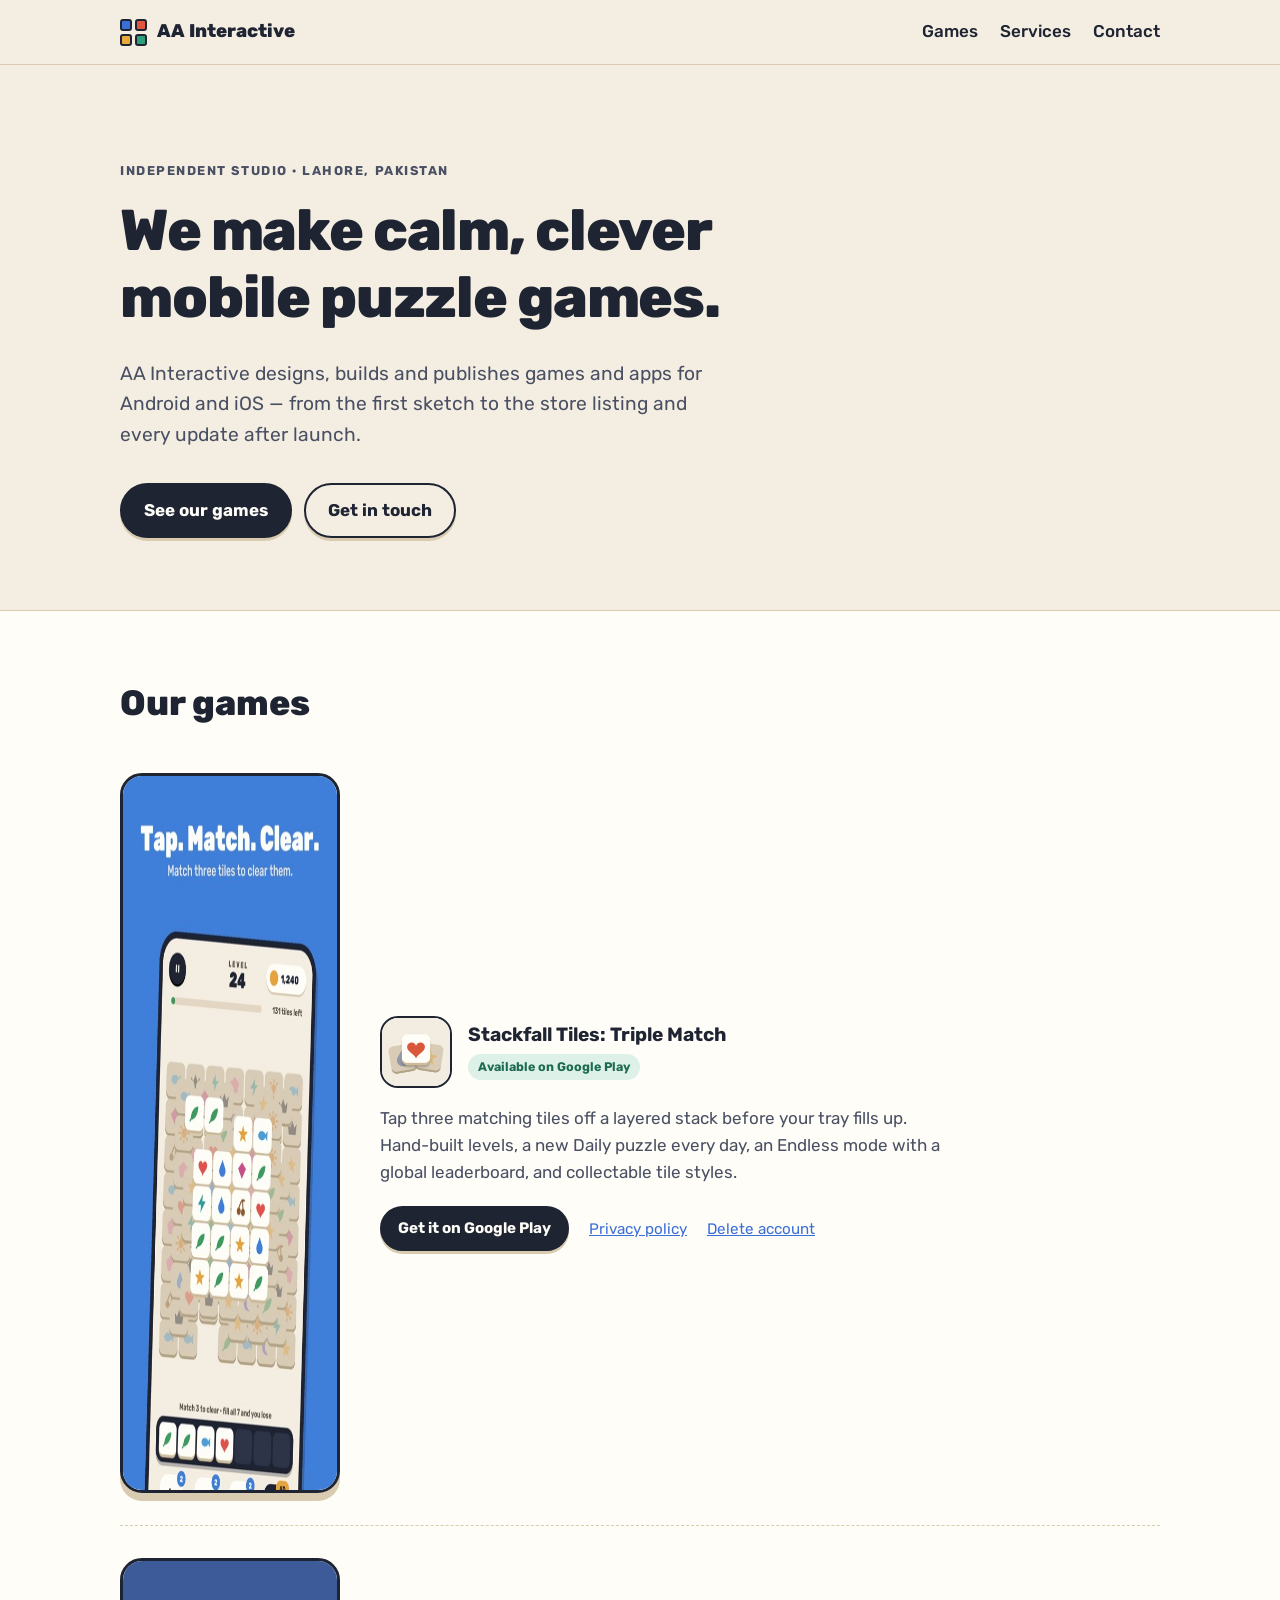
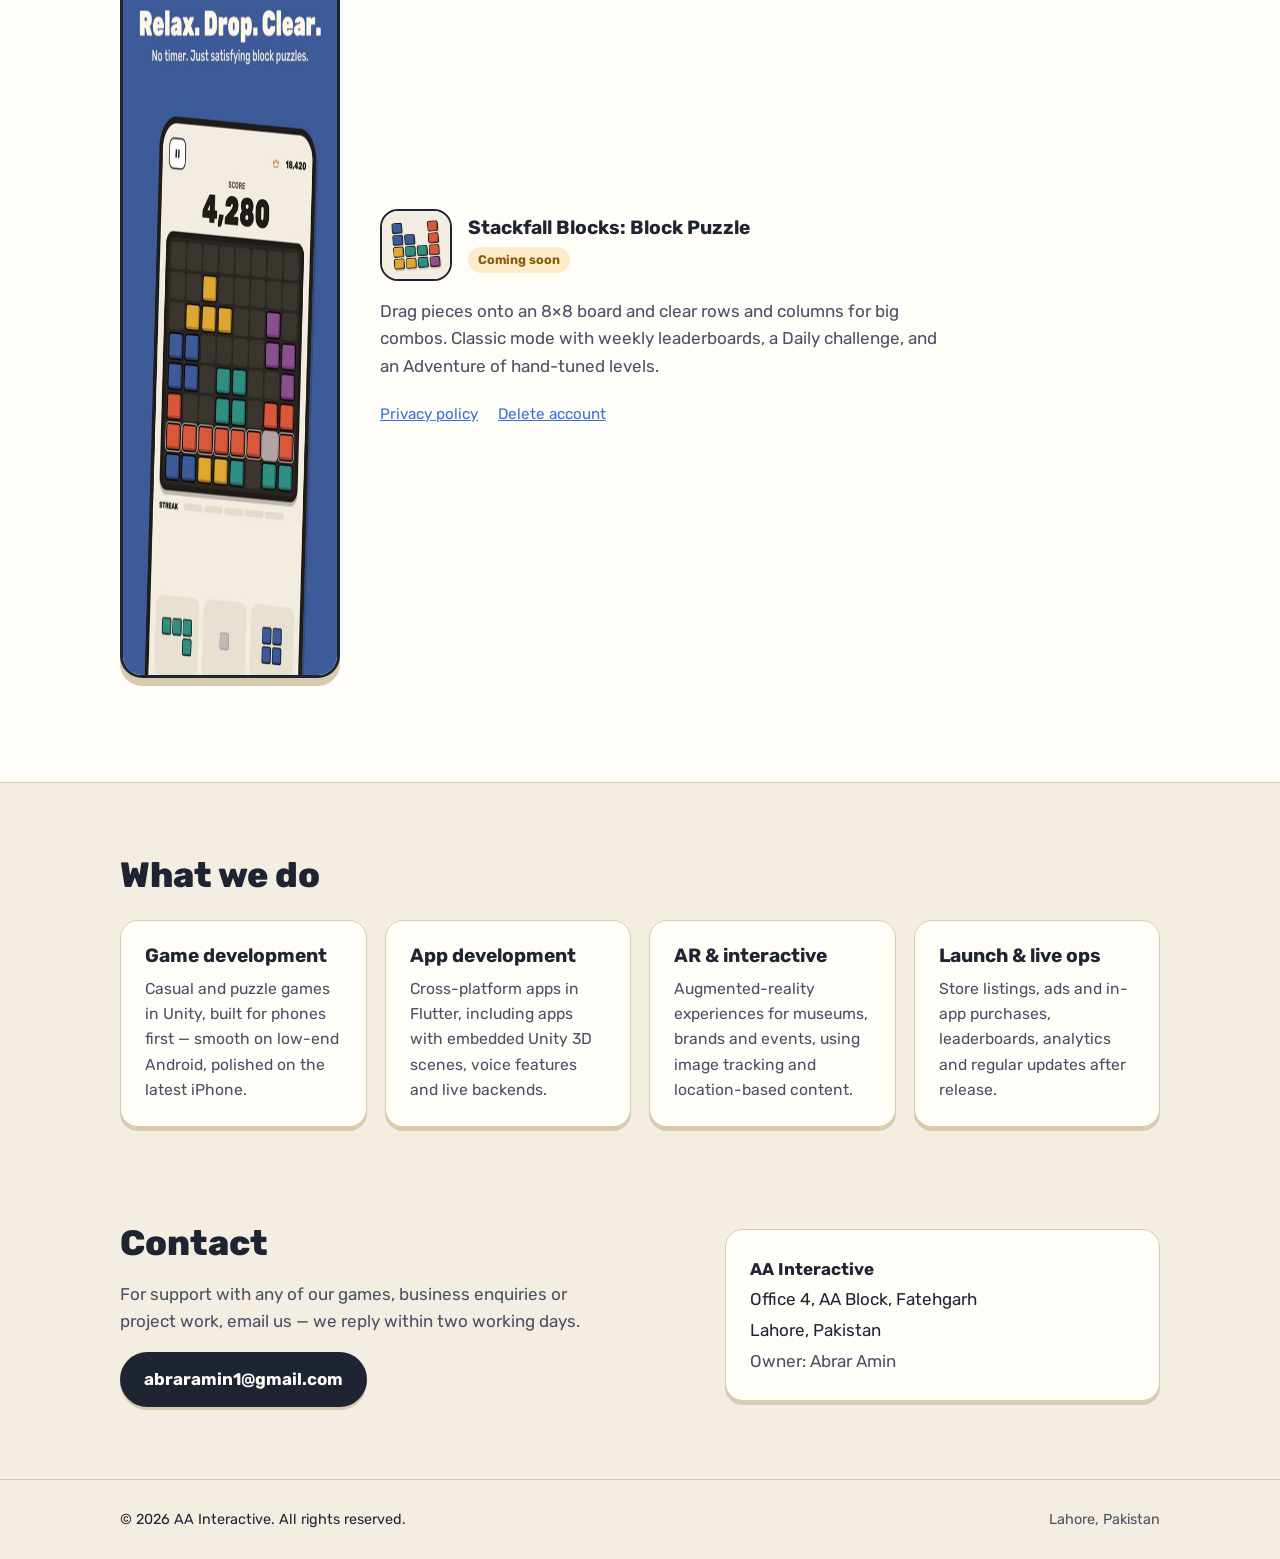
==== index.html @ d90bc8a1 "AA Interactive one-page site Co-Authored-By: Claude Opus 5.5 <noreply@anthropic.com>" ====
<!doctype html>
<html lang="en">
<head>
<meta charset="utf-8">
<meta name="viewport" content="width=device-width, initial-scale=1">
<title>AA Interactive — Mobile Games &amp; Apps, Lahore</title>
<meta name="description" content="AA Interactive is an independent mobile game and app studio in Lahore, Pakistan. Makers of Stackfall Tiles and Stackfall Blocks.">
<meta property="og:title" content="AA Interactive">
<meta property="og:description" content="Independent mobile game and app studio in Lahore, Pakistan.">
<meta property="og:type" content="website">
<link rel="icon" href="assets/favicon.svg" type="image/svg+xml">
<link rel="preconnect" href="https://fonts.googleapis.com">
<link rel="preconnect" href="https://fonts.gstatic.com" crossorigin>
<link href="https://fonts.googleapis.com/css2?family=Rubik:wght@400;500;700;800&display=swap" rel="stylesheet">
<link rel="stylesheet" href="styles.css">
<script type="application/ld+json">
{
  "@context": "https://schema.org",
  "@type": "Organization",
  "name": "AA Interactive",
  "founder": { "@type": "Person", "name": "Abrar Amin" },
  "email": "abraramin1@gmail.com",
  "address": {
    "@type": "PostalAddress",
    "streetAddress": "Office 4, AA Block, Fatehgarh",
    "addressLocality": "Lahore",
    "addressCountry": "PK"
  }
}
</script>
</head>
<body>

<header class="top">
  <div class="wrap top-row">
    <a class="brand" href="#">
      <span class="mark" aria-hidden="true"><i></i><i></i><i></i><i></i></span>
      AA Interactive
    </a>
    <nav>
      <a href="#games">Games</a>
      <a href="#services">Services</a>
      <a href="#contact">Contact</a>
    </nav>
  </div>
</header>

<main>
  <section class="hero">
    <div class="wrap">
      <p class="eyebrow">Independent studio · Lahore, Pakistan</p>
      <h1>We make calm, clever<br>mobile puzzle games.</h1>
      <p class="lead">AA Interactive designs, builds and publishes games and apps for Android and iOS — from the first sketch to the store listing and every update after launch.</p>
      <div class="cta">
        <a class="btn" href="#games">See our games</a>
        <a class="btn ghost" href="#contact">Get in touch</a>
      </div>
    </div>
  </section>

  <section id="games" class="games">
    <div class="wrap">
      <h2>Our games</h2>

      <article class="game">
        <img class="shot" src="assets/shot-tiles.jpg" alt="Stackfall Tiles gameplay screenshot" width="405" height="720" loading="lazy">
        <div class="game-body">
          <div class="game-head">
            <img class="icon" src="assets/icon-tiles.png" alt="" width="72" height="72">
            <div>
              <h3>Stackfall Tiles: Triple Match</h3>
              <span class="tag live">Available on Google Play</span>
            </div>
          </div>
          <p>Tap three matching tiles off a layered stack before your tray fills up. Hand-built levels, a new Daily puzzle every day, an Endless mode with a global leaderboard, and collectable tile styles.</p>
          <ul class="links">
            <li><a class="btn small" href="https://play.google.com/store/apps/details?id=com.stackfall.tiles" rel="noopener">Get it on Google Play</a></li>
            <li><a href="https://abraramin1213.github.io/stackfall-tiles/privacy.html">Privacy policy</a></li>
            <li><a href="https://abraramin1213.github.io/stackfall-tiles/delete-account.html">Delete account</a></li>
          </ul>
        </div>
      </article>

      <article class="game">
        <img class="shot" src="assets/shot-blocks.jpg" alt="Stackfall Blocks gameplay screenshot" width="405" height="720" loading="lazy">
        <div class="game-body">
          <div class="game-head">
            <img class="icon" src="assets/icon-blocks.png" alt="" width="72" height="72">
            <div>
              <h3>Stackfall Blocks: Block Puzzle</h3>
              <span class="tag soon">Coming soon</span>
            </div>
          </div>
          <p>Drag pieces onto an 8×8 board and clear rows and columns for big combos. Classic mode with weekly leaderboards, a Daily challenge, and an Adventure of hand-tuned levels.</p>
          <ul class="links">
            <li><a href="https://abraramin1213.github.io/stackfall-blocks/privacy.html">Privacy policy</a></li>
            <li><a href="https://abraramin1213.github.io/stackfall-blocks/delete-account.html">Delete account</a></li>
          </ul>
        </div>
      </article>
    </div>
  </section>

  <section id="services" class="services">
    <div class="wrap">
      <h2>What we do</h2>
      <div class="grid">
        <div class="card">
          <h3>Game development</h3>
          <p>Casual and puzzle games in Unity, built for phones first — smooth on low-end Android, polished on the latest iPhone.</p>
        </div>
        <div class="card">
          <h3>App development</h3>
          <p>Cross-platform apps in Flutter, including apps with embedded Unity 3D scenes, voice features and live backends.</p>
        </div>
        <div class="card">
          <h3>AR &amp; interactive</h3>
          <p>Augmented-reality experiences for museums, brands and events, using image tracking and location-based content.</p>
        </div>
        <div class="card">
          <h3>Launch &amp; live ops</h3>
          <p>Store listings, ads and in-app purchases, leaderboards, analytics and regular updates after release.</p>
        </div>
      </div>
    </div>
  </section>

  <section id="contact" class="contact">
    <div class="wrap contact-grid">
      <div>
        <h2>Contact</h2>
        <p>For support with any of our games, business enquiries or project work, email us — we reply within two working days.</p>
        <a class="btn" href="mailto:abraramin1@gmail.com">abraramin1@gmail.com</a>
      </div>
      <address class="card">
        <strong>AA Interactive</strong><br>
        Office 4, AA Block, Fatehgarh<br>
        Lahore, Pakistan<br>
        <span class="muted">Owner: Abrar Amin</span>
      </address>
    </div>
  </section>
</main>

<footer>
  <div class="wrap foot-row">
    <span>© <span id="y">2026</span> AA Interactive. All rights reserved.</span>
    <span class="muted">Lahore, Pakistan</span>
  </div>
</footer>

<script>document.getElementById('y').textContent = new Date().getFullYear();</script>
</body>
</html>
---- styles.css ----
:root {
  --paper: #F4EDE1;
  --card: #FFFDF7;
  --edge: #D9CBB0;
  --ink: #1F2433;
  --ink-2: #4A5064;
  --blue: #3B6FD8;
  --green: #2F9E7A;
  --amber: #E8A93A;
  --red: #E0573D;
  --radius: 18px;
}

* { box-sizing: border-box; }
html { scroll-behavior: smooth; }
body {
  margin: 0;
  background: var(--paper);
  color: var(--ink);
  font: 400 17px/1.6 "Rubik", system-ui, -apple-system, "Segoe UI", sans-serif;
}
img { max-width: 100%; display: block; }
a { color: var(--blue); }
h1, h2, h3 { line-height: 1.15; margin: 0 0 .5em; }
h1 { font-size: clamp(2.2rem, 6vw, 3.6rem); font-weight: 800; letter-spacing: -.02em; }
h2 { font-size: clamp(1.6rem, 4vw, 2.2rem); font-weight: 800; }
h3 { font-size: 1.2rem; font-weight: 700; }
.muted { color: var(--ink-2); }

.wrap { max-width: 1080px; margin: 0 auto; padding: 0 20px; }
section { padding: 72px 0; }

/* header */
.top {
  position: sticky; top: 0; z-index: 10;
  background: color-mix(in srgb, var(--paper) 92%, transparent);
  backdrop-filter: blur(8px);
  border-bottom: 1px solid var(--edge);
}
.top-row { display: flex; align-items: center; justify-content: space-between; height: 64px; gap: 16px; }
.brand { display: flex; align-items: center; gap: 10px; font-weight: 800; font-size: 1.15rem; color: var(--ink); text-decoration: none; }
.mark { display: grid; grid-template-columns: repeat(2, 12px); gap: 3px; }
.mark i { width: 12px; height: 12px; border-radius: 3px; border: 2px solid var(--ink); }
.mark i:nth-child(1) { background: var(--blue); }
.mark i:nth-child(2) { background: var(--red); }
.mark i:nth-child(3) { background: var(--amber); }
.mark i:nth-child(4) { background: var(--green); }
nav { display: flex; gap: 22px; }
nav a { color: var(--ink); text-decoration: none; font-weight: 500; }
nav a:hover { color: var(--blue); }

/* buttons */
.btn {
  display: inline-block; padding: 12px 22px; border-radius: 999px;
  background: var(--ink); color: var(--card); font-weight: 700; text-decoration: none;
  border: 2px solid var(--ink); transition: transform .15s ease, box-shadow .15s ease;
  box-shadow: 0 3px 0 var(--edge);
}
.btn:hover { transform: translateY(-2px); box-shadow: 0 5px 0 var(--edge); }
.btn.ghost { background: transparent; color: var(--ink); }
.btn.small { padding: 8px 16px; font-size: .95rem; }

/* hero */
.hero { padding: 96px 0 72px; }
.eyebrow { text-transform: uppercase; letter-spacing: .12em; font-size: .8rem; font-weight: 700; color: var(--ink-2); margin: 0 0 16px; }
.lead { font-size: 1.2rem; max-width: 620px; color: var(--ink-2); margin: 0 0 32px; }
.cta { display: flex; flex-wrap: wrap; gap: 12px; }

/* games */
.games { background: var(--card); border-block: 1px solid var(--edge); }
.game {
  display: grid; grid-template-columns: 220px 1fr; gap: 40px; align-items: center;
  padding: 32px 0;
}
.game + .game { border-top: 1px dashed var(--edge); }
.shot { border-radius: 22px; border: 3px solid var(--ink); box-shadow: 0 8px 0 var(--edge); }
.game-head { display: flex; align-items: center; gap: 16px; margin-bottom: 12px; }
.game-head h3 { margin-bottom: 6px; }
.icon { width: 72px; height: 72px; border-radius: 18px; border: 2px solid var(--ink); }
.tag { display: inline-block; font-size: .78rem; font-weight: 700; padding: 3px 10px; border-radius: 999px; }
.tag.live { background: #DDF1E8; color: #1D6B51; }
.tag.soon { background: #FBEBCB; color: #8A5A0B; }
.game p { color: var(--ink-2); max-width: 560px; }
.links { list-style: none; padding: 0; margin: 20px 0 0; display: flex; flex-wrap: wrap; align-items: center; gap: 12px 20px; }
.links a:not(.btn) { font-size: .95rem; }

/* services */
.grid { display: grid; grid-template-columns: repeat(auto-fit, minmax(230px, 1fr)); gap: 18px; margin-top: 24px; }
.card {
  background: var(--card); border: 1px solid var(--edge); border-radius: var(--radius);
  padding: 24px; box-shadow: 0 4px 0 var(--edge);
}
.card p { margin: 0; color: var(--ink-2); font-size: .98rem; }

/* contact */
.contact { padding-top: 24px; }
.contact-grid { display: grid; grid-template-columns: 1.3fr 1fr; gap: 40px; align-items: center; }
.contact p { color: var(--ink-2); max-width: 480px; }
address { font-style: normal; line-height: 1.8; }

footer { border-top: 1px solid var(--edge); padding: 28px 0; font-size: .9rem; }
.foot-row { display: flex; justify-content: space-between; flex-wrap: wrap; gap: 8px; }

@media (max-width: 720px) {
  section { padding: 56px 0; }
  .hero { padding: 64px 0 48px; }
  nav { gap: 14px; font-size: .95rem; }
  .game { grid-template-columns: 1fr; gap: 24px; }
  .shot { max-width: 240px; }
  .contact-grid { grid-template-columns: 1fr; }
  .brand { font-size: 1rem; }
}
@media (max-width: 420px) {
  nav a:nth-child(2) { display: none; }
}
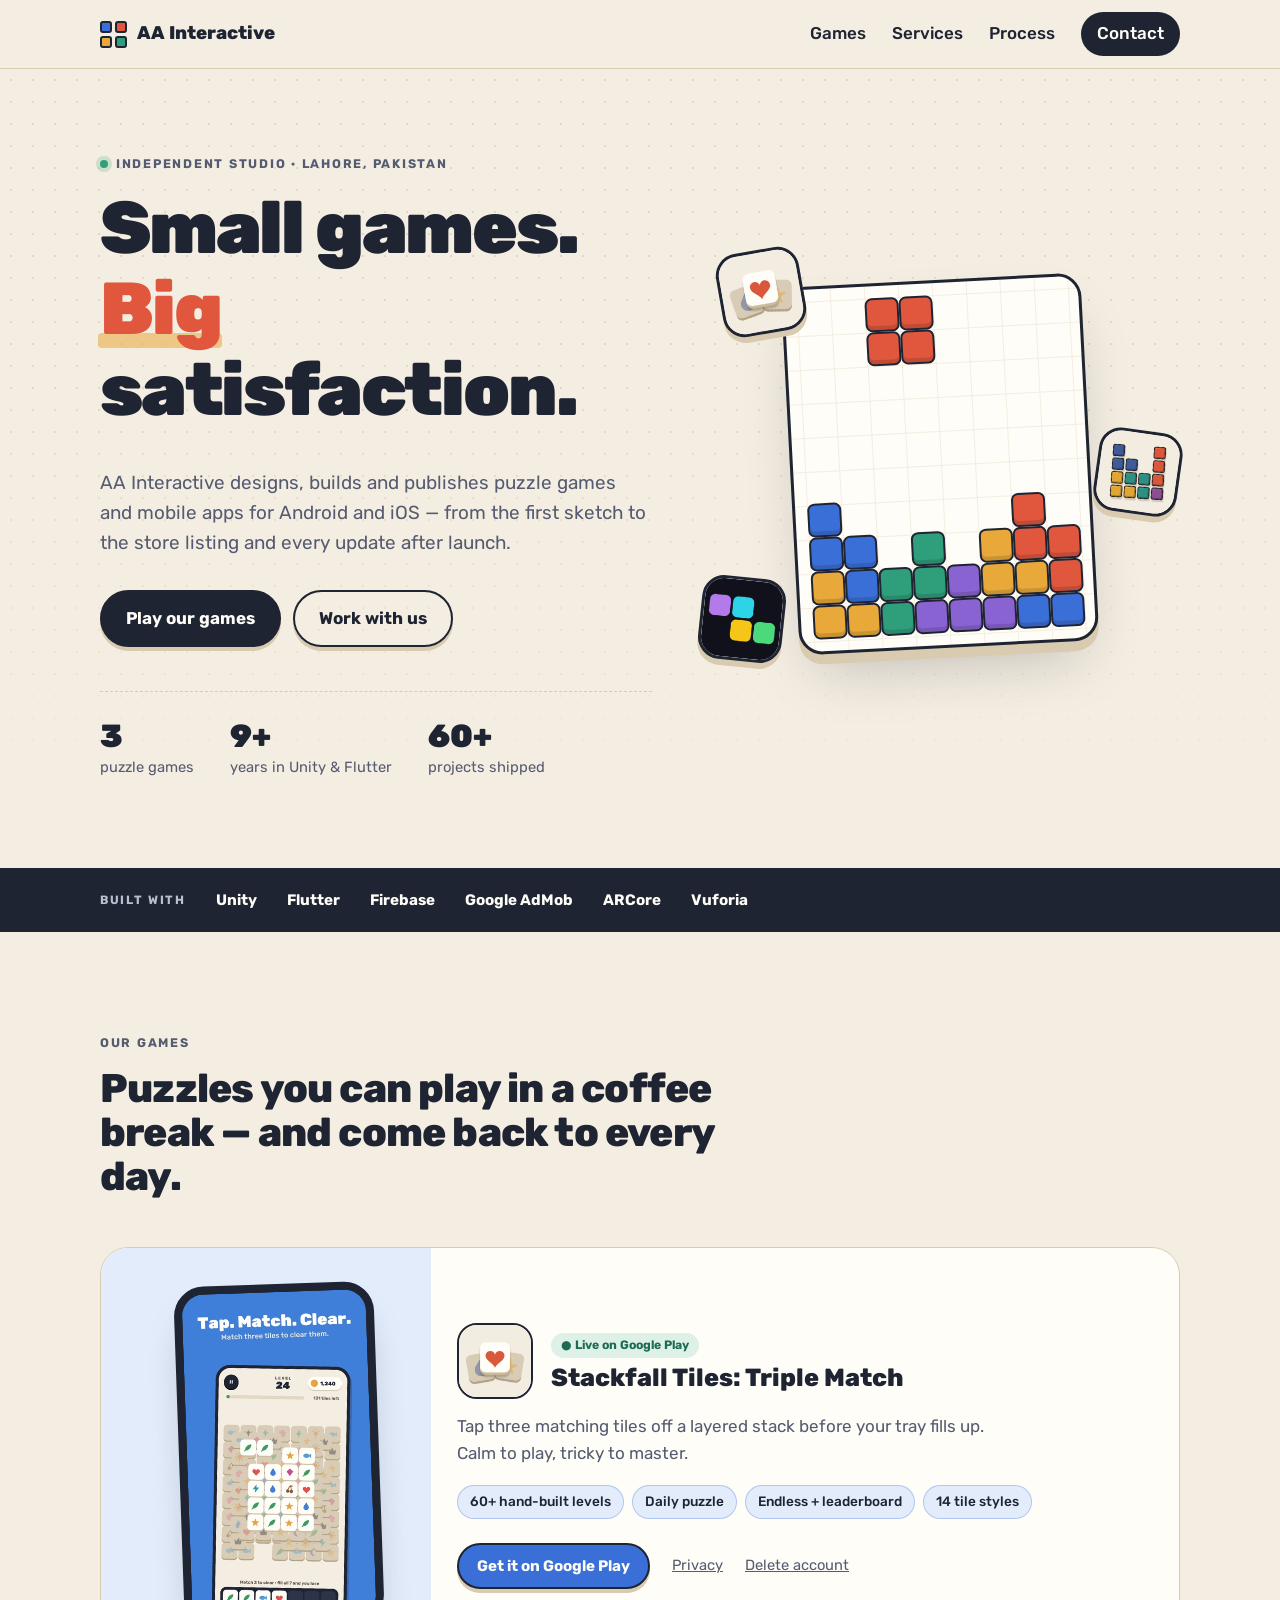
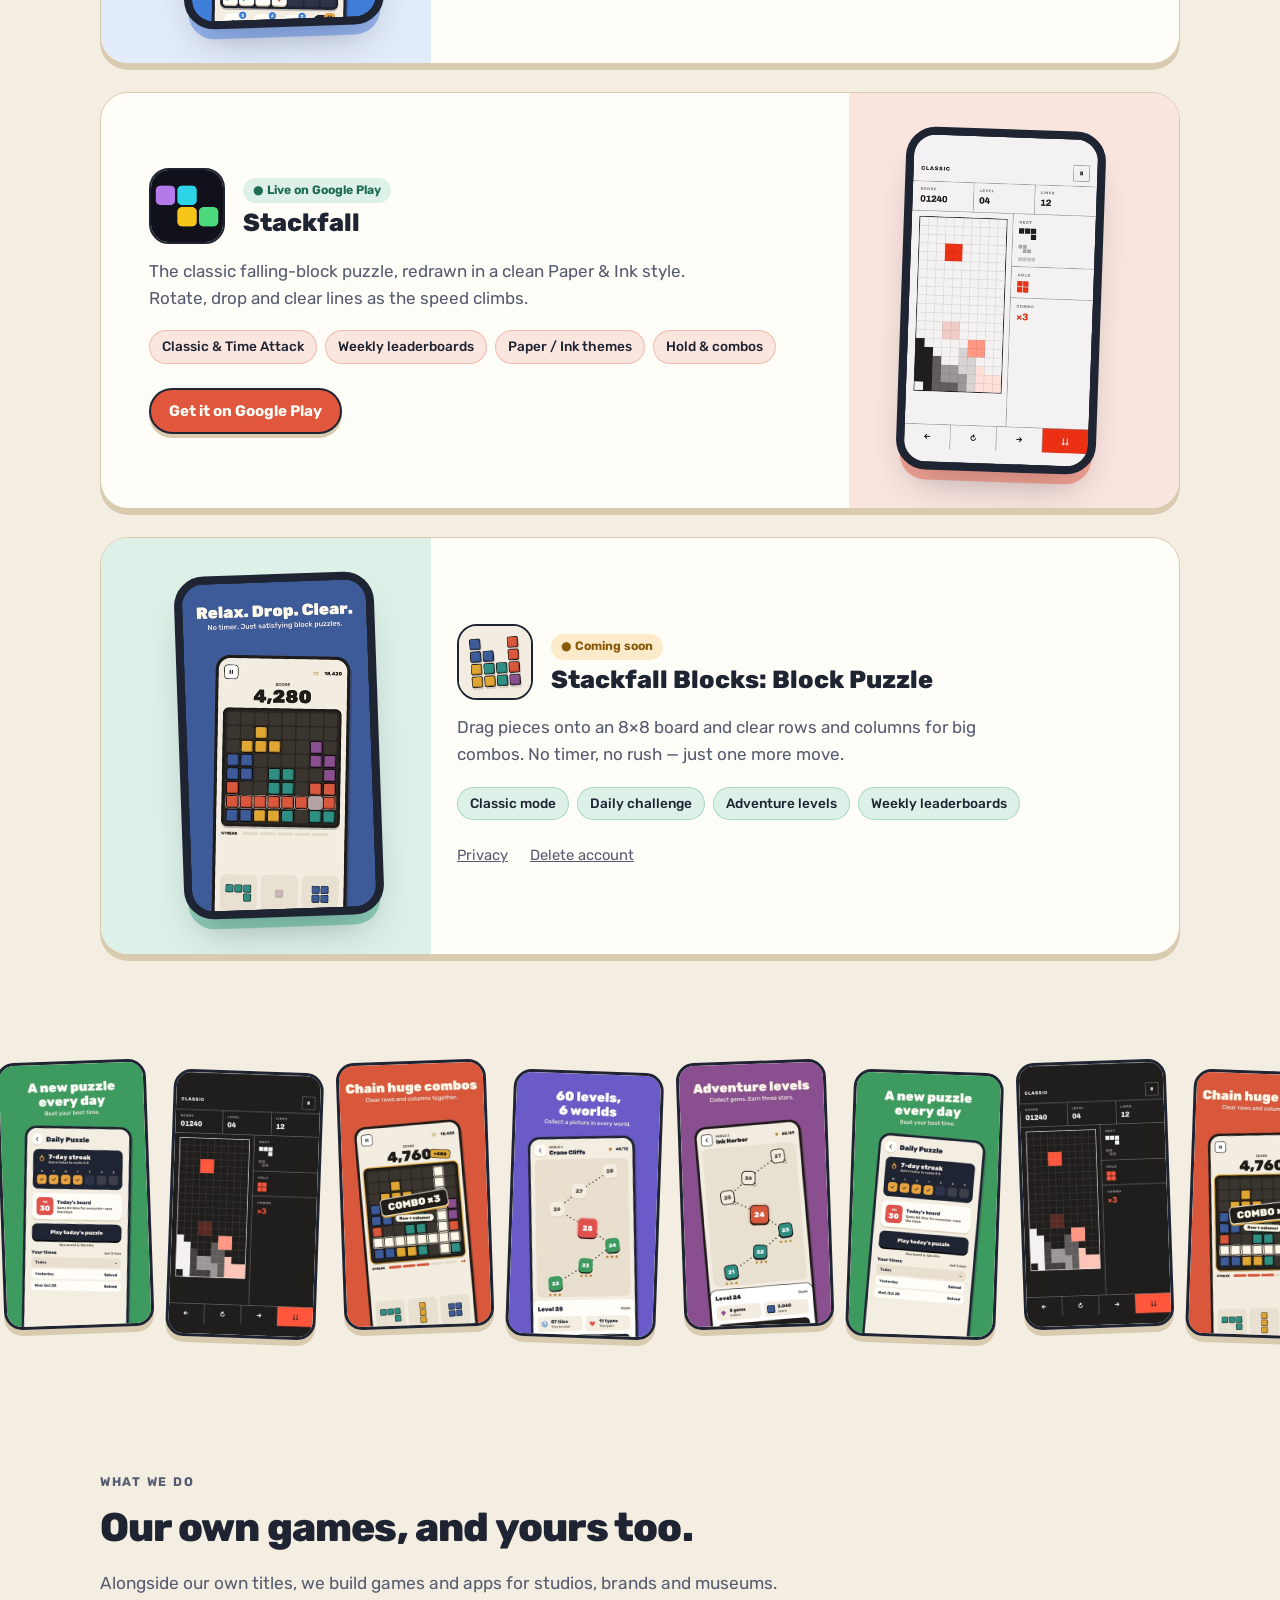
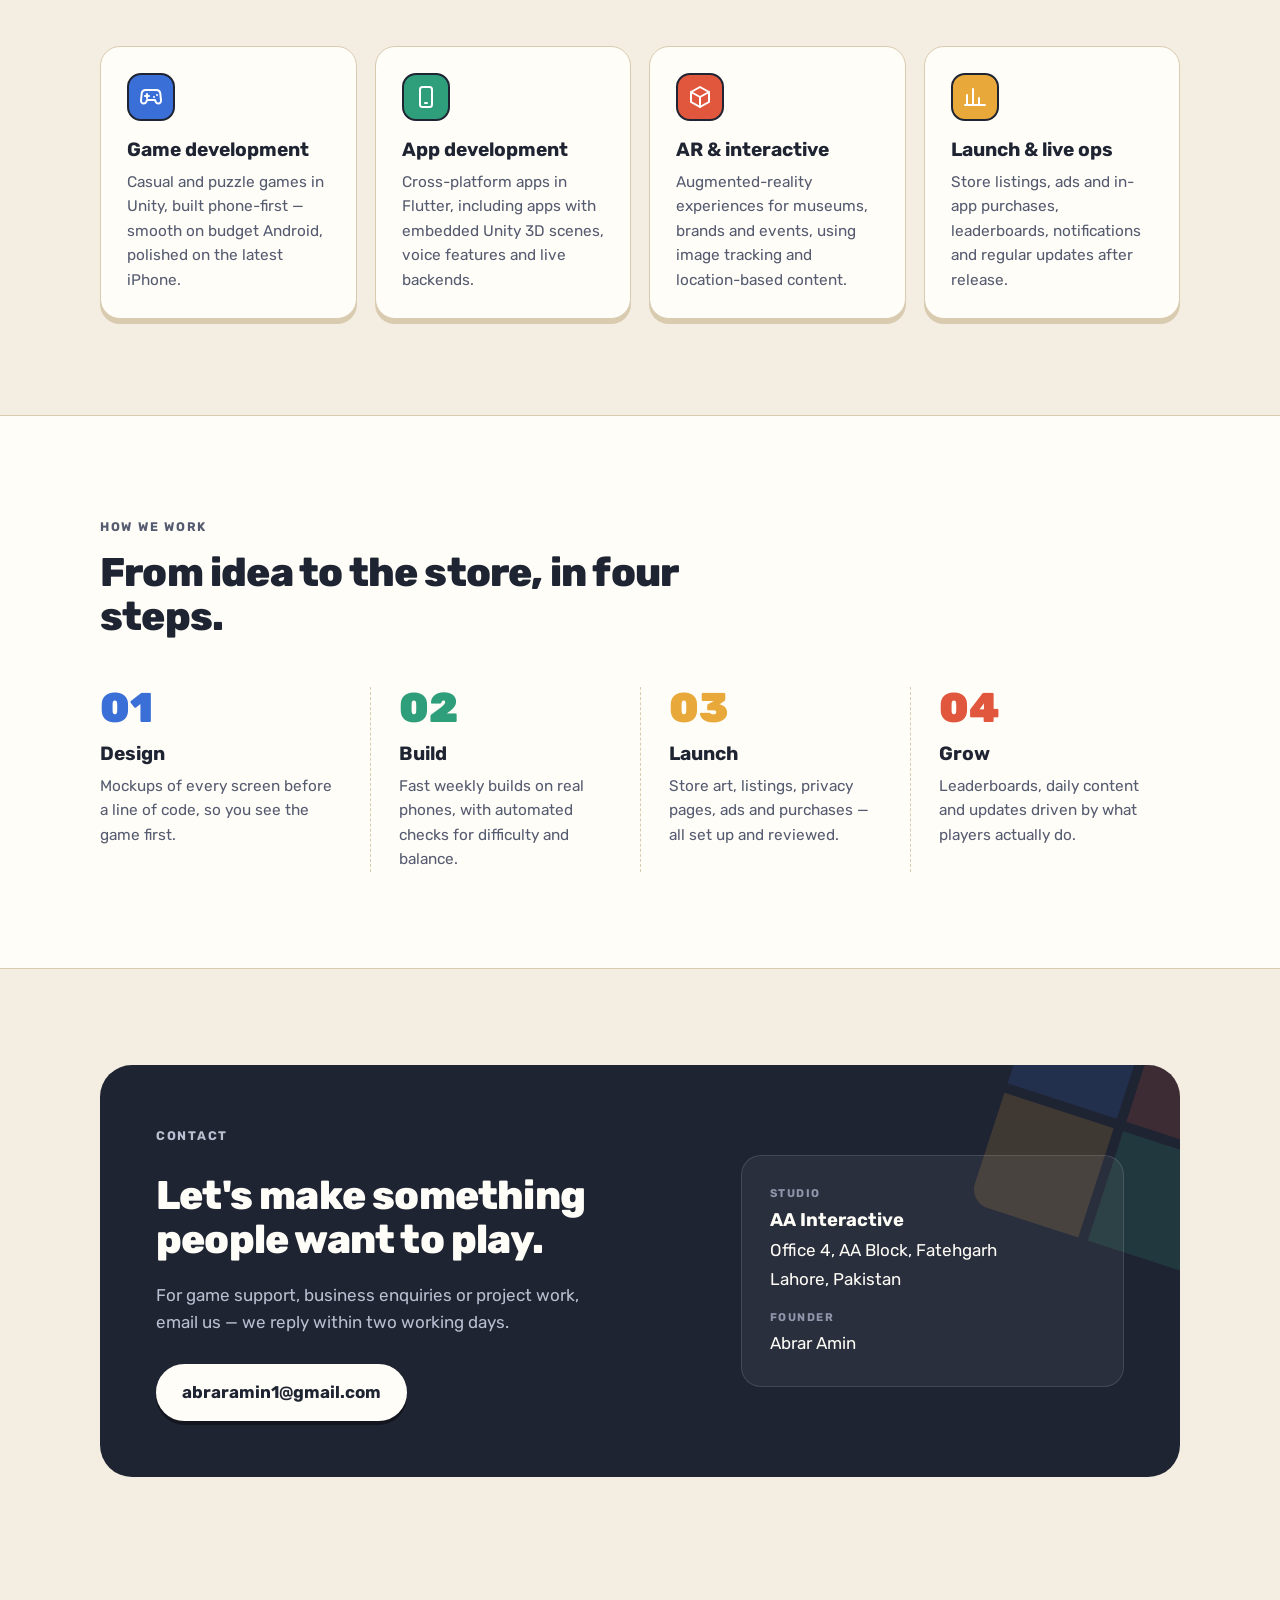
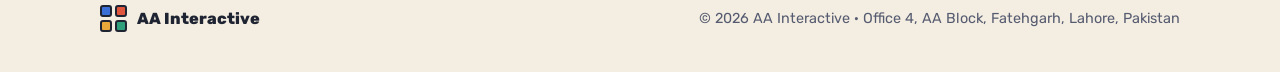
==== commit f171e6d3: "Redesign: hero art, Stackfall added, phone-frame shots, gallery, process, contact card Co-Authored-B" ====
--- a/index.html
+++ b/index.html
@@ -4,14 +4,15 @@
 <meta charset="utf-8">
 <meta name="viewport" content="width=device-width, initial-scale=1">
 <title>AA Interactive — Mobile Games &amp; Apps, Lahore</title>
-<meta name="description" content="AA Interactive is an independent mobile game and app studio in Lahore, Pakistan. Makers of Stackfall Tiles and Stackfall Blocks.">
+<meta name="description" content="AA Interactive is an independent mobile game and app studio in Lahore, Pakistan. Makers of Stackfall, Stackfall Tiles and Stackfall Blocks.">
 <meta property="og:title" content="AA Interactive">
 <meta property="og:description" content="Independent mobile game and app studio in Lahore, Pakistan.">
 <meta property="og:type" content="website">
+<meta name="theme-color" content="#1F2433">
 <link rel="icon" href="assets/favicon.svg" type="image/svg+xml">
 <link rel="preconnect" href="https://fonts.googleapis.com">
 <link rel="preconnect" href="https://fonts.gstatic.com" crossorigin>
-<link href="https://fonts.googleapis.com/css2?family=Rubik:wght@400;500;700;800&display=swap" rel="stylesheet">
+<link href="https://fonts.googleapis.com/css2?family=Rubik:wght@400;500;700;800;900&display=swap" rel="stylesheet">
 <link rel="stylesheet" href="styles.css">
 <script type="application/ld+json">
 {
@@ -35,117 +36,231 @@
   <div class="wrap top-row">
     <a class="brand" href="#">
       <span class="mark" aria-hidden="true"><i></i><i></i><i></i><i></i></span>
-      AA Interactive
+      <span>AA Interactive</span>
     </a>
     <nav>
       <a href="#games">Games</a>
       <a href="#services">Services</a>
-      <a href="#contact">Contact</a>
+      <a href="#process">Process</a>
+      <a class="nav-cta" href="#contact">Contact</a>
     </nav>
   </div>
 </header>
 
 <main>
+  <!-- HERO -->
   <section class="hero">
-    <div class="wrap">
-      <p class="eyebrow">Independent studio · Lahore, Pakistan</p>
-      <h1>We make calm, clever<br>mobile puzzle games.</h1>
-      <p class="lead">AA Interactive designs, builds and publishes games and apps for Android and iOS — from the first sketch to the store listing and every update after launch.</p>
-      <div class="cta">
-        <a class="btn" href="#games">See our games</a>
-        <a class="btn ghost" href="#contact">Get in touch</a>
-      </div>
-    </div>
-  </section>
-
+    <div class="wrap hero-grid">
+      <div class="hero-copy">
+        <p class="eyebrow"><span class="dot"></span> Independent studio · Lahore, Pakistan</p>
+        <h1>Small games.<br><span class="hl">Big</span> satisfaction.</h1>
+        <p class="lead">AA Interactive designs, builds and publishes puzzle games and mobile apps for Android and iOS — from the first sketch to the store listing and every update after launch.</p>
+        <div class="cta">
+          <a class="btn" href="#games">Play our games</a>
+          <a class="btn ghost" href="#contact">Work with us</a>
+        </div>
+        <dl class="stats">
+          <div><dt>3</dt><dd>puzzle games</dd></div>
+          <div><dt>9+</dt><dd>years in Unity &amp; Flutter</dd></div>
+          <div><dt>60+</dt><dd>projects shipped</dd></div>
+        </dl>
+      </div>
+
+      <div class="hero-art" aria-hidden="true">
+        <div class="board">
+          <!-- falling piece -->
+          <div class="piece"><i></i><i></i><i></i><i></i></div>
+          <!-- settled stack, 8 cols x 5 rows -->
+          <div class="stack">
+            <i></i><i></i><i></i><i></i><i></i><i></i><i></i><i></i>
+            <i class="b"></i><i></i><i></i><i></i><i></i><i></i><i class="r"></i><i></i>
+            <i class="b"></i><i class="b"></i><i></i><i class="g"></i><i></i><i class="a"></i><i class="r"></i><i class="r"></i>
+            <i class="a"></i><i class="b"></i><i class="g"></i><i class="g"></i><i class="p"></i><i class="a"></i><i class="a"></i><i class="r"></i>
+            <i class="a"></i><i class="a"></i><i class="g"></i><i class="p"></i><i class="p"></i><i class="p"></i><i class="b"></i><i class="b"></i>
+          </div>
+        </div>
+        <div class="float f1"><img src="assets/icon-tiles.png" alt=""></div>
+        <div class="float f2"><img src="assets/icon-blocks.png" alt=""></div>
+        <div class="float f3"><img src="assets/icon-stackfall.png" alt=""></div>
+      </div>
+    </div>
+  </section>
+
+  <!-- TECH STRIP -->
+  <div class="strip">
+    <div class="wrap strip-row">
+      <span>Built with</span>
+      <b>Unity</b><b>Flutter</b><b>Firebase</b><b>Google AdMob</b><b>ARCore</b><b>Vuforia</b>
+    </div>
+  </div>
+
+  <!-- GAMES -->
   <section id="games" class="games">
     <div class="wrap">
-      <h2>Our games</h2>
-
-      <article class="game">
-        <img class="shot" src="assets/shot-tiles.jpg" alt="Stackfall Tiles gameplay screenshot" width="405" height="720" loading="lazy">
-        <div class="game-body">
-          <div class="game-head">
-            <img class="icon" src="assets/icon-tiles.png" alt="" width="72" height="72">
-            <div>
-              <h3>Stackfall Tiles: Triple Match</h3>
-              <span class="tag live">Available on Google Play</span>
-            </div>
-          </div>
-          <p>Tap three matching tiles off a layered stack before your tray fills up. Hand-built levels, a new Daily puzzle every day, an Endless mode with a global leaderboard, and collectable tile styles.</p>
-          <ul class="links">
-            <li><a class="btn small" href="https://play.google.com/store/apps/details?id=com.stackfall.tiles" rel="noopener">Get it on Google Play</a></li>
-            <li><a href="https://abraramin1213.github.io/stackfall-tiles/privacy.html">Privacy policy</a></li>
-            <li><a href="https://abraramin1213.github.io/stackfall-tiles/delete-account.html">Delete account</a></li>
-          </ul>
-        </div>
-      </article>
-
-      <article class="game">
-        <img class="shot" src="assets/shot-blocks.jpg" alt="Stackfall Blocks gameplay screenshot" width="405" height="720" loading="lazy">
-        <div class="game-body">
-          <div class="game-head">
-            <img class="icon" src="assets/icon-blocks.png" alt="" width="72" height="72">
-            <div>
-              <h3>Stackfall Blocks: Block Puzzle</h3>
-              <span class="tag soon">Coming soon</span>
-            </div>
-          </div>
-          <p>Drag pieces onto an 8×8 board and clear rows and columns for big combos. Classic mode with weekly leaderboards, a Daily challenge, and an Adventure of hand-tuned levels.</p>
-          <ul class="links">
-            <li><a href="https://abraramin1213.github.io/stackfall-blocks/privacy.html">Privacy policy</a></li>
-            <li><a href="https://abraramin1213.github.io/stackfall-blocks/delete-account.html">Delete account</a></li>
-          </ul>
-        </div>
-      </article>
-    </div>
-  </section>
-
+      <div class="section-head">
+        <p class="eyebrow">Our games</p>
+        <h2>Puzzles you can play in a coffee break — and come back to every day.</h2>
+      </div>
+
+      <div class="game-list">
+        <article class="game" style="--accent: #3B6FD8; --tint: #E3ECFB;">
+          <div class="phone"><img src="assets/shot-tiles.jpg" alt="Stackfall Tiles gameplay" loading="lazy"></div>
+          <div class="game-body">
+            <div class="game-head">
+              <img class="icon" src="assets/icon-tiles.png" alt="">
+              <div>
+                <span class="tag live">● Live on Google Play</span>
+                <h3>Stackfall Tiles: Triple Match</h3>
+              </div>
+            </div>
+            <p>Tap three matching tiles off a layered stack before your tray fills up. Calm to play, tricky to master.</p>
+            <ul class="chips">
+              <li>60+ hand-built levels</li><li>Daily puzzle</li><li>Endless + leaderboard</li><li>14 tile styles</li>
+            </ul>
+            <div class="links">
+              <a class="btn small" href="https://play.google.com/store/apps/details?id=com.stackfall.tiles" rel="noopener">Get it on Google Play</a>
+              <a href="https://abraramin1213.github.io/stackfall-tiles/privacy.html">Privacy</a>
+              <a href="https://abraramin1213.github.io/stackfall-tiles/delete-account.html">Delete account</a>
+            </div>
+          </div>
+        </article>
+
+        <article class="game flip" style="--accent: #E0573D; --tint: #FBE5DF;">
+          <div class="phone"><img src="assets/shot-stackfall.jpg" alt="Stackfall gameplay" loading="lazy"></div>
+          <div class="game-body">
+            <div class="game-head">
+              <img class="icon" src="assets/icon-stackfall.png" alt="">
+              <div>
+                <span class="tag live">● Live on Google Play</span>
+                <h3>Stackfall</h3>
+              </div>
+            </div>
+            <p>The classic falling-block puzzle, redrawn in a clean Paper &amp; Ink style. Rotate, drop and clear lines as the speed climbs.</p>
+            <ul class="chips">
+              <li>Classic &amp; Time Attack</li><li>Weekly leaderboards</li><li>Paper / Ink themes</li><li>Hold &amp; combos</li>
+            </ul>
+            <div class="links">
+              <a class="btn small" href="https://play.google.com/store/apps/details?id=com.stack.fall" rel="noopener">Get it on Google Play</a>
+            </div>
+          </div>
+        </article>
+
+        <article class="game" style="--accent: #2F9E7A; --tint: #DDF1E8;">
+          <div class="phone"><img src="assets/shot-blocks.jpg" alt="Stackfall Blocks gameplay" loading="lazy"></div>
+          <div class="game-body">
+            <div class="game-head">
+              <img class="icon" src="assets/icon-blocks.png" alt="">
+              <div>
+                <span class="tag soon">● Coming soon</span>
+                <h3>Stackfall Blocks: Block Puzzle</h3>
+              </div>
+            </div>
+            <p>Drag pieces onto an 8×8 board and clear rows and columns for big combos. No timer, no rush — just one more move.</p>
+            <ul class="chips">
+              <li>Classic mode</li><li>Daily challenge</li><li>Adventure levels</li><li>Weekly leaderboards</li>
+            </ul>
+            <div class="links">
+              <a href="https://abraramin1213.github.io/stackfall-blocks/privacy.html">Privacy</a>
+              <a href="https://abraramin1213.github.io/stackfall-blocks/delete-account.html">Delete account</a>
+            </div>
+          </div>
+        </article>
+      </div>
+    </div>
+  </section>
+
+  <!-- GALLERY -->
+  <section class="gallery" aria-label="Screenshots">
+    <div class="track">
+      <img src="assets/g-tiles-daily.jpg" alt="Stackfall Tiles daily puzzle" loading="lazy">
+      <img src="assets/g-stackfall-ink.jpg" alt="Stackfall in Ink theme" loading="lazy">
+      <img src="assets/g-blocks-combo.jpg" alt="Stackfall Blocks combo" loading="lazy">
+      <img src="assets/g-tiles-levels.jpg" alt="Stackfall Tiles level map" loading="lazy">
+      <img src="assets/g-blocks-adventure.jpg" alt="Stackfall Blocks adventure" loading="lazy">
+      <img src="assets/g-tiles-daily.jpg" alt="" aria-hidden="true" loading="lazy">
+      <img src="assets/g-stackfall-ink.jpg" alt="" aria-hidden="true" loading="lazy">
+      <img src="assets/g-blocks-combo.jpg" alt="" aria-hidden="true" loading="lazy">
+      <img src="assets/g-tiles-levels.jpg" alt="" aria-hidden="true" loading="lazy">
+      <img src="assets/g-blocks-adventure.jpg" alt="" aria-hidden="true" loading="lazy">
+    </div>
+  </section>
+
+  <!-- SERVICES -->
   <section id="services" class="services">
     <div class="wrap">
-      <h2>What we do</h2>
+      <div class="section-head">
+        <p class="eyebrow">What we do</p>
+        <h2>Our own games, and yours too.</h2>
+        <p class="sub">Alongside our own titles, we build games and apps for studios, brands and museums.</p>
+      </div>
       <div class="grid">
         <div class="card">
+          <span class="ico" style="--c:#3B6FD8"><svg viewBox="0 0 24 24"><path d="M6 11h4M8 9v4M15 12h.01M18 10h.01"/><path d="M17.3 5H6.7a4 4 0 0 0-4 3.6l-.7 6.9A2.8 2.8 0 0 0 4.8 18.6c1 0 1.9-.5 2.3-1.4L8 15h8l.9 2.2c.4.9 1.3 1.4 2.3 1.4a2.8 2.8 0 0 0 2.8-3.1l-.7-6.9A4 4 0 0 0 17.3 5z"/></svg></span>
           <h3>Game development</h3>
-          <p>Casual and puzzle games in Unity, built for phones first — smooth on low-end Android, polished on the latest iPhone.</p>
-        </div>
-        <div class="card">
+          <p>Casual and puzzle games in Unity, built phone-first — smooth on budget Android, polished on the latest iPhone.</p>
+        </div>
+        <div class="card">
+          <span class="ico" style="--c:#2F9E7A"><svg viewBox="0 0 24 24"><rect x="6" y="2" width="12" height="20" rx="2.5"/><path d="M11 18h2"/></svg></span>
           <h3>App development</h3>
           <p>Cross-platform apps in Flutter, including apps with embedded Unity 3D scenes, voice features and live backends.</p>
         </div>
         <div class="card">
+          <span class="ico" style="--c:#E0573D"><svg viewBox="0 0 24 24"><path d="M12 2l9 5v10l-9 5-9-5V7z"/><path d="M12 22V12M21 7l-9 5-9-5"/></svg></span>
           <h3>AR &amp; interactive</h3>
           <p>Augmented-reality experiences for museums, brands and events, using image tracking and location-based content.</p>
         </div>
         <div class="card">
+          <span class="ico" style="--c:#E8A93A"><svg viewBox="0 0 24 24"><path d="M4 20V10M10 20V4M16 20v-7M22 20H2"/></svg></span>
           <h3>Launch &amp; live ops</h3>
-          <p>Store listings, ads and in-app purchases, leaderboards, analytics and regular updates after release.</p>
-        </div>
-      </div>
-    </div>
-  </section>
-
+          <p>Store listings, ads and in-app purchases, leaderboards, notifications and regular updates after release.</p>
+        </div>
+      </div>
+    </div>
+  </section>
+
+  <!-- PROCESS -->
+  <section id="process" class="process">
+    <div class="wrap">
+      <div class="section-head">
+        <p class="eyebrow">How we work</p>
+        <h2>From idea to the store, in four steps.</h2>
+      </div>
+      <ol class="steps">
+        <li><span>01</span><h3>Design</h3><p>Mockups of every screen before a line of code, so you see the game first.</p></li>
+        <li><span>02</span><h3>Build</h3><p>Fast weekly builds on real phones, with automated checks for difficulty and balance.</p></li>
+        <li><span>03</span><h3>Launch</h3><p>Store art, listings, privacy pages, ads and purchases — all set up and reviewed.</p></li>
+        <li><span>04</span><h3>Grow</h3><p>Leaderboards, daily content and updates driven by what players actually do.</p></li>
+      </ol>
+    </div>
+  </section>
+
+  <!-- CONTACT -->
   <section id="contact" class="contact">
-    <div class="wrap contact-grid">
-      <div>
-        <h2>Contact</h2>
-        <p>For support with any of our games, business enquiries or project work, email us — we reply within two working days.</p>
-        <a class="btn" href="mailto:abraramin1@gmail.com">abraramin1@gmail.com</a>
-      </div>
-      <address class="card">
-        <strong>AA Interactive</strong><br>
-        Office 4, AA Block, Fatehgarh<br>
-        Lahore, Pakistan<br>
-        <span class="muted">Owner: Abrar Amin</span>
-      </address>
+    <div class="wrap">
+      <div class="contact-card">
+        <div>
+          <p class="eyebrow light">Contact</p>
+          <h2>Let's make something people want to play.</h2>
+          <p>For game support, business enquiries or project work, email us — we reply within two working days.</p>
+          <a class="btn light" href="mailto:abraramin1@gmail.com">abraramin1@gmail.com</a>
+        </div>
+        <address>
+          <span class="label">Studio</span>
+          <strong>AA Interactive</strong>
+          Office 4, AA Block, Fatehgarh<br>
+          Lahore, Pakistan
+          <span class="label">Founder</span>
+          Abrar Amin
+        </address>
+      </div>
     </div>
   </section>
 </main>
 
 <footer>
   <div class="wrap foot-row">
-    <span>© <span id="y">2026</span> AA Interactive. All rights reserved.</span>
-    <span class="muted">Lahore, Pakistan</span>
+    <a class="brand small" href="#"><span class="mark" aria-hidden="true"><i></i><i></i><i></i><i></i></span><span>AA Interactive</span></a>
+    <span class="muted">© <span id="y">2026</span> AA Interactive · Office 4, AA Block, Fatehgarh, Lahore, Pakistan</span>
   </div>
 </footer>
 
--- a/styles.css
+++ b/styles.css
@@ -3,12 +3,14 @@
   --card: #FFFDF7;
   --edge: #D9CBB0;
   --ink: #1F2433;
-  --ink-2: #4A5064;
+  --ink-2: #555B70;
   --blue: #3B6FD8;
   --green: #2F9E7A;
   --amber: #E8A93A;
   --red: #E0573D;
-  --radius: 18px;
+  --purple: #8A63D2;
+  --radius: 20px;
+  --cell: 34px;
 }
 
 * { box-sizing: border-box; }
@@ -18,98 +20,275 @@
   background: var(--paper);
   color: var(--ink);
   font: 400 17px/1.6 "Rubik", system-ui, -apple-system, "Segoe UI", sans-serif;
+  overflow-x: hidden;
 }
 img { max-width: 100%; display: block; }
 a { color: var(--blue); }
-h1, h2, h3 { line-height: 1.15; margin: 0 0 .5em; }
-h1 { font-size: clamp(2.2rem, 6vw, 3.6rem); font-weight: 800; letter-spacing: -.02em; }
-h2 { font-size: clamp(1.6rem, 4vw, 2.2rem); font-weight: 800; }
+h1, h2, h3 { line-height: 1.1; margin: 0 0 .5em; }
+h1 { font-size: clamp(2.6rem, 6.4vw, 4.6rem); font-weight: 900; letter-spacing: -.03em; }
+h2 { font-size: clamp(1.7rem, 3.6vw, 2.5rem); font-weight: 800; letter-spacing: -.02em; }
 h3 { font-size: 1.2rem; font-weight: 700; }
 .muted { color: var(--ink-2); }
 
-.wrap { max-width: 1080px; margin: 0 auto; padding: 0 20px; }
-section { padding: 72px 0; }
-
-/* header */
+.wrap { max-width: 1120px; margin: 0 auto; padding: 0 20px; }
+section { padding: 96px 0; }
+.section-head { max-width: 680px; margin-bottom: 48px; }
+.section-head .sub { color: var(--ink-2); margin: 0; font-size: 1.08rem; }
+.eyebrow {
+  display: inline-flex; align-items: center; gap: 8px;
+  text-transform: uppercase; letter-spacing: .14em; font-size: .78rem; font-weight: 700;
+  color: var(--ink-2); margin: 0 0 14px;
+}
+.eyebrow.light { color: #B9BED0; }
+.dot { width: 8px; height: 8px; border-radius: 50%; background: var(--green); box-shadow: 0 0 0 4px #2F9E7A33; }
+
+/* ---------- header ---------- */
 .top {
-  position: sticky; top: 0; z-index: 10;
-  background: color-mix(in srgb, var(--paper) 92%, transparent);
-  backdrop-filter: blur(8px);
+  position: sticky; top: 0; z-index: 20;
+  background: color-mix(in srgb, var(--paper) 88%, transparent);
+  backdrop-filter: blur(10px);
   border-bottom: 1px solid var(--edge);
 }
-.top-row { display: flex; align-items: center; justify-content: space-between; height: 64px; gap: 16px; }
-.brand { display: flex; align-items: center; gap: 10px; font-weight: 800; font-size: 1.15rem; color: var(--ink); text-decoration: none; }
+.top-row { display: flex; align-items: center; justify-content: space-between; height: 68px; gap: 16px; }
+.brand { display: flex; align-items: center; gap: 10px; font-weight: 800; font-size: 1.15rem; color: var(--ink); text-decoration: none; white-space: nowrap; }
 .mark { display: grid; grid-template-columns: repeat(2, 12px); gap: 3px; }
 .mark i { width: 12px; height: 12px; border-radius: 3px; border: 2px solid var(--ink); }
 .mark i:nth-child(1) { background: var(--blue); }
 .mark i:nth-child(2) { background: var(--red); }
 .mark i:nth-child(3) { background: var(--amber); }
 .mark i:nth-child(4) { background: var(--green); }
-nav { display: flex; gap: 22px; }
+nav { display: flex; align-items: center; gap: 26px; }
 nav a { color: var(--ink); text-decoration: none; font-weight: 500; }
 nav a:hover { color: var(--blue); }
-
-/* buttons */
+.nav-cta { background: var(--ink); color: var(--card) !important; padding: 8px 16px; border-radius: 999px; }
+
+/* ---------- buttons ---------- */
 .btn {
-  display: inline-block; padding: 12px 22px; border-radius: 999px;
+  display: inline-block; padding: 13px 24px; border-radius: 999px;
   background: var(--ink); color: var(--card); font-weight: 700; text-decoration: none;
   border: 2px solid var(--ink); transition: transform .15s ease, box-shadow .15s ease;
-  box-shadow: 0 3px 0 var(--edge);
-}
-.btn:hover { transform: translateY(-2px); box-shadow: 0 5px 0 var(--edge); }
+  box-shadow: 0 4px 0 var(--edge);
+}
+.btn:hover { transform: translateY(-2px); box-shadow: 0 6px 0 var(--edge); }
 .btn.ghost { background: transparent; color: var(--ink); }
-.btn.small { padding: 8px 16px; font-size: .95rem; }
-
-/* hero */
-.hero { padding: 96px 0 72px; }
-.eyebrow { text-transform: uppercase; letter-spacing: .12em; font-size: .8rem; font-weight: 700; color: var(--ink-2); margin: 0 0 16px; }
-.lead { font-size: 1.2rem; max-width: 620px; color: var(--ink-2); margin: 0 0 32px; }
+.btn.small { padding: 9px 18px; font-size: .95rem; background: var(--accent, var(--ink)); border-color: var(--ink); }
+.btn.light { background: var(--card); color: var(--ink); border-color: var(--card); box-shadow: 0 4px 0 #0006; }
+
+/* ---------- hero ---------- */
+.hero { padding: 80px 0 88px; position: relative; }
+.hero::before {
+  content: ""; position: absolute; inset: 0; z-index: -1;
+  background-image: radial-gradient(var(--edge) 1.2px, transparent 1.2px);
+  background-size: 22px 22px;
+  mask-image: linear-gradient(to bottom, #000 40%, transparent);
+  opacity: .6;
+}
+.hero-grid { display: grid; grid-template-columns: 1.15fr 1fr; gap: 48px; align-items: center; }
+.hl { color: var(--red); position: relative; }
+.hl::after {
+  content: ""; position: absolute; left: -2px; right: -2px; bottom: .06em; height: .2em;
+  background: var(--amber); z-index: -1; border-radius: 4px; opacity: .55;
+}
+.lead { font-size: 1.18rem; max-width: 560px; color: var(--ink-2); margin: 0 0 32px; }
 .cta { display: flex; flex-wrap: wrap; gap: 12px; }
-
-/* games */
-.games { background: var(--card); border-block: 1px solid var(--edge); }
+.stats { display: flex; gap: 36px; margin: 44px 0 0; padding-top: 28px; border-top: 1px dashed var(--edge); flex-wrap: wrap; }
+.stats div { margin: 0; }
+.stats dt { font-size: 2rem; font-weight: 900; line-height: 1; }
+.stats dd { margin: 4px 0 0; color: var(--ink-2); font-size: .92rem; }
+
+/* hero art: a little board */
+.hero-art { position: relative; display: flex; justify-content: center; padding: 30px 0; }
+.board {
+  position: relative; width: calc(var(--cell) * 8 + 28px); height: calc(var(--cell) * 10 + 28px);
+  background: var(--card); border: 3px solid var(--ink); border-radius: 24px; padding: 12px;
+  box-shadow: 0 10px 0 var(--edge), 0 30px 60px -20px #1F243344;
+  background-image:
+    linear-gradient(var(--paper) 1px, transparent 1px),
+    linear-gradient(90deg, var(--paper) 1px, transparent 1px);
+  background-size: var(--cell) var(--cell);
+  background-position: 12px 12px;
+  transform: rotate(-3deg);
+  overflow: hidden;
+}
+.stack {
+  position: absolute; left: 12px; right: 12px; bottom: 12px;
+  display: grid; grid-template-columns: repeat(8, var(--cell));
+}
+.stack i, .piece i {
+  width: var(--cell); height: var(--cell); border-radius: 7px;
+}
+.stack i[class] { border: 2px solid var(--ink); box-shadow: inset 0 -4px 0 #0002; }
+.b { background: var(--blue); } .r { background: var(--red); } .g { background: var(--green); }
+.a { background: var(--amber); } .p { background: var(--purple); }
+.piece {
+  position: absolute; left: calc(12px + var(--cell) * 2); top: 12px;
+  display: grid; grid-template-columns: repeat(2, var(--cell));
+  animation: drop 3.6s cubic-bezier(.55, 0, .4, 1) infinite;
+}
+.piece i { background: var(--red); border: 2px solid var(--ink); box-shadow: inset 0 -4px 0 #0002; }
+@keyframes drop {
+  0%   { transform: translateY(calc(var(--cell) * -2)); opacity: 0; }
+  12%  { opacity: 1; }
+  70%  { transform: translateY(calc(var(--cell) * 4)); }
+  76%  { transform: translateY(calc(var(--cell) * 3.9)); }
+  90%  { transform: translateY(calc(var(--cell) * 4)); opacity: 1; }
+  100% { transform: translateY(calc(var(--cell) * 4)); opacity: 0; }
+}
+.float {
+  position: absolute; width: 84px; height: 84px; border-radius: 22px; overflow: hidden;
+  border: 3px solid var(--ink); box-shadow: 0 6px 0 var(--edge); background: var(--card);
+  animation: bob 5s ease-in-out infinite;
+}
+.f1 { top: 0; left: 4%; transform: rotate(-10deg); }
+.f2 { top: 42%; right: 0; transform: rotate(8deg); animation-delay: -1.6s; }
+.f3 { bottom: 4%; left: 0; transform: rotate(6deg); animation-delay: -3.2s; }
+@keyframes bob { 50% { translate: 0 -10px; } }
+
+/* ---------- tech strip ---------- */
+.strip { background: var(--ink); color: #B9BED0; }
+.strip-row { display: flex; flex-wrap: wrap; align-items: center; gap: 10px 30px; padding-top: 20px; padding-bottom: 20px; font-size: .95rem; }
+.strip-row span { text-transform: uppercase; letter-spacing: .14em; font-size: .75rem; font-weight: 700; }
+.strip-row b { color: var(--card); font-weight: 700; }
+
+/* ---------- games ---------- */
+.game-list { display: grid; gap: 28px; }
 .game {
-  display: grid; grid-template-columns: 220px 1fr; gap: 40px; align-items: center;
-  padding: 32px 0;
-}
-.game + .game { border-top: 1px dashed var(--edge); }
-.shot { border-radius: 22px; border: 3px solid var(--ink); box-shadow: 0 8px 0 var(--edge); }
-.game-head { display: flex; align-items: center; gap: 16px; margin-bottom: 12px; }
-.game-head h3 { margin-bottom: 6px; }
-.icon { width: 72px; height: 72px; border-radius: 18px; border: 2px solid var(--ink); }
-.tag { display: inline-block; font-size: .78rem; font-weight: 700; padding: 3px 10px; border-radius: 999px; }
+  display: grid; grid-template-columns: 260px 1fr; gap: 48px; align-items: center;
+  background: var(--card); border: 1px solid var(--edge); border-radius: 28px;
+  padding: 36px 48px; box-shadow: 0 6px 0 var(--edge);
+  position: relative; overflow: hidden;
+}
+.game::before {
+  content: ""; position: absolute; left: 0; top: 0; bottom: 0; width: 330px;
+  background: var(--tint);
+}
+.game.flip { grid-template-columns: 1fr 260px; }
+.game.flip::before { left: auto; right: 0; }
+.game.flip .phone { order: 2; }
+.phone {
+  position: relative; width: 200px; margin: 0 auto;
+  border: 8px solid var(--ink); border-radius: 30px; overflow: hidden;
+  box-shadow: 0 14px 0 -4px color-mix(in srgb, var(--accent) 45%, transparent), 0 24px 40px -18px #1F243366;
+  transform: rotate(-2deg); transition: transform .3s ease;
+  background: var(--ink);
+}
+.game.flip .phone { transform: rotate(2deg); }
+.game:hover .phone { transform: rotate(0) translateY(-4px); }
+.phone img { width: 100%; aspect-ratio: 9 / 16; object-fit: cover; border-radius: 20px; }
+.game-body { position: relative; }
+.game-head { display: flex; align-items: center; gap: 18px; margin-bottom: 14px; }
+.game-head h3 { margin: 6px 0 0; font-size: 1.55rem; font-weight: 800; }
+.icon { width: 76px; height: 76px; border-radius: 20px; border: 2px solid var(--ink); flex-shrink: 0; }
+.tag { display: inline-block; font-size: .76rem; font-weight: 700; padding: 3px 10px; border-radius: 999px; }
 .tag.live { background: #DDF1E8; color: #1D6B51; }
 .tag.soon { background: #FBEBCB; color: #8A5A0B; }
-.game p { color: var(--ink-2); max-width: 560px; }
-.links { list-style: none; padding: 0; margin: 20px 0 0; display: flex; flex-wrap: wrap; align-items: center; gap: 12px 20px; }
-.links a:not(.btn) { font-size: .95rem; }
-
-/* services */
-.grid { display: grid; grid-template-columns: repeat(auto-fit, minmax(230px, 1fr)); gap: 18px; margin-top: 24px; }
+.game p { color: var(--ink-2); max-width: 540px; margin: 0; }
+.chips { list-style: none; padding: 0; margin: 18px 0 0; display: flex; flex-wrap: wrap; gap: 8px; }
+.chips li {
+  font-size: .85rem; font-weight: 500; padding: 5px 12px; border-radius: 999px;
+  background: var(--tint); color: var(--ink); border: 1px solid color-mix(in srgb, var(--accent) 30%, transparent);
+}
+.links { margin-top: 24px; display: flex; flex-wrap: wrap; align-items: center; gap: 12px 22px; }
+.links a:not(.btn) { font-size: .92rem; color: var(--ink-2); }
+
+/* ---------- gallery ---------- */
+.gallery { padding: 0 0 24px; overflow: hidden; }
+.track { display: flex; gap: 20px; width: max-content; animation: scroll 50s linear infinite; padding: 10px 0 20px; }
+.track img {
+  width: 150px; aspect-ratio: 9 / 16; object-fit: cover; border-radius: 18px;
+  border: 3px solid var(--ink); box-shadow: 0 6px 0 var(--edge);
+}
+.track img:nth-child(odd) { transform: rotate(-2deg); }
+.track img:nth-child(even) { transform: rotate(2deg) translateY(10px); }
+.gallery:hover .track { animation-play-state: paused; }
+@keyframes scroll { to { transform: translateX(calc(-50% - 10px)); } }
+
+/* ---------- services ---------- */
+.grid { display: grid; grid-template-columns: repeat(4, 1fr); gap: 18px; }
 .card {
   background: var(--card); border: 1px solid var(--edge); border-radius: var(--radius);
-  padding: 24px; box-shadow: 0 4px 0 var(--edge);
-}
-.card p { margin: 0; color: var(--ink-2); font-size: .98rem; }
-
-/* contact */
-.contact { padding-top: 24px; }
-.contact-grid { display: grid; grid-template-columns: 1.3fr 1fr; gap: 40px; align-items: center; }
-.contact p { color: var(--ink-2); max-width: 480px; }
-address { font-style: normal; line-height: 1.8; }
-
-footer { border-top: 1px solid var(--edge); padding: 28px 0; font-size: .9rem; }
-.foot-row { display: flex; justify-content: space-between; flex-wrap: wrap; gap: 8px; }
-
-@media (max-width: 720px) {
-  section { padding: 56px 0; }
-  .hero { padding: 64px 0 48px; }
-  nav { gap: 14px; font-size: .95rem; }
-  .game { grid-template-columns: 1fr; gap: 24px; }
-  .shot { max-width: 240px; }
-  .contact-grid { grid-template-columns: 1fr; }
-  .brand { font-size: 1rem; }
-}
-@media (max-width: 420px) {
-  nav a:nth-child(2) { display: none; }
-}
+  padding: 26px; box-shadow: 0 5px 0 var(--edge); transition: transform .2s ease;
+}
+.card:hover { transform: translateY(-4px); }
+.card p { margin: 0; color: var(--ink-2); font-size: .96rem; }
+.ico {
+  display: grid; place-items: center; width: 48px; height: 48px; border-radius: 14px;
+  background: var(--c); border: 2px solid var(--ink); margin-bottom: 18px;
+}
+.ico svg { width: 24px; height: 24px; fill: none; stroke: #fff; stroke-width: 2; stroke-linecap: round; stroke-linejoin: round; }
+
+/* ---------- process ---------- */
+.process { background: var(--card); border-block: 1px solid var(--edge); }
+.steps { list-style: none; padding: 0; margin: 0; display: grid; grid-template-columns: repeat(4, 1fr); gap: 0; counter-reset: s; }
+.steps li { padding: 0 28px 0 0; position: relative; }
+.steps li + li { padding-left: 28px; border-left: 1px dashed var(--edge); }
+.steps span { display: block; font-size: 2.6rem; font-weight: 900; color: var(--edge); line-height: 1; margin-bottom: 14px; }
+.steps li:nth-child(1) span { color: var(--blue); }
+.steps li:nth-child(2) span { color: var(--green); }
+.steps li:nth-child(3) span { color: var(--amber); }
+.steps li:nth-child(4) span { color: var(--red); }
+.steps p { color: var(--ink-2); margin: 0; font-size: .96rem; }
+
+/* ---------- contact ---------- */
+.contact-card {
+  display: grid; grid-template-columns: 1.4fr 1fr; gap: 48px; align-items: center;
+  background: var(--ink); color: var(--card); border-radius: 32px; padding: 56px;
+  position: relative; overflow: hidden;
+}
+.contact-card::after {
+  content: ""; position: absolute; right: -60px; top: -60px; width: 240px; height: 240px;
+  background:
+    linear-gradient(var(--blue) 0 0) 0 0 / 48% 48% no-repeat,
+    linear-gradient(var(--red) 0 0) 100% 0 / 48% 48% no-repeat,
+    linear-gradient(var(--amber) 0 0) 0 100% / 48% 48% no-repeat,
+    linear-gradient(var(--green) 0 0) 100% 100% / 48% 48% no-repeat;
+  opacity: .16; transform: rotate(18deg); border-radius: 20px;
+}
+.contact-card h2 { color: var(--card); }
+.contact-card p { color: #B9BED0; max-width: 460px; margin: 0 0 28px; }
+address {
+  font-style: normal; line-height: 1.7; position: relative; z-index: 1;
+  background: #ffffff0d; border: 1px solid #ffffff1f; border-radius: 20px; padding: 28px;
+}
+address strong { display: block; font-size: 1.15rem; }
+.label { display: block; text-transform: uppercase; letter-spacing: .14em; font-size: .7rem; font-weight: 700; color: #8F95AA; margin: 14px 0 2px; }
+.label:first-child { margin-top: 0; }
+
+footer { padding: 32px 0 40px; font-size: .9rem; }
+.foot-row { display: flex; justify-content: space-between; align-items: center; flex-wrap: wrap; gap: 12px; }
+.brand.small { font-size: 1rem; }
+
+/* ---------- responsive ---------- */
+@media (max-width: 960px) {
+  .hero-grid { grid-template-columns: 1fr; }
+  .hero-art { order: -1; }
+  .grid { grid-template-columns: repeat(2, 1fr); }
+  .steps { grid-template-columns: repeat(2, 1fr); gap: 32px 0; }
+  .steps li:nth-child(3) { padding-left: 0; border-left: 0; }
+  .game, .game.flip { grid-template-columns: 200px 1fr; gap: 32px; padding: 32px; }
+  .game.flip .phone { order: 0; }
+  .game::before, .game.flip::before { width: 248px; left: 0; right: auto; }
+  .phone { width: 170px; }
+  .contact-card { grid-template-columns: 1fr; padding: 40px; }
+}
+@media (max-width: 680px) {
+  :root { --cell: 26px; }
+  section { padding: 64px 0; }
+  .hero { padding: 40px 0 56px; }
+  nav a:not(.nav-cta) { display: none; }
+  .game, .game.flip { grid-template-columns: 1fr; padding: 28px 22px; gap: 24px; }
+  .game::before, .game.flip::before { width: auto; right: 0; bottom: auto; height: 250px; }
+  .phone { width: 150px; }
+  .game-head h3 { font-size: 1.3rem; }
+  .icon { width: 60px; height: 60px; border-radius: 16px; }
+  .grid { grid-template-columns: 1fr; }
+  .steps { grid-template-columns: 1fr; gap: 28px; }
+  .steps li, .steps li + li { padding: 0; border: 0; }
+  .float { width: 60px; height: 60px; border-radius: 16px; }
+  .contact-card { padding: 32px 24px; border-radius: 24px; }
+  .stats { gap: 24px; }
+  .track img { width: 120px; }
+}
+@media (prefers-reduced-motion: reduce) {
+  *, *::before, *::after { animation: none !important; transition: none !important; }
+}
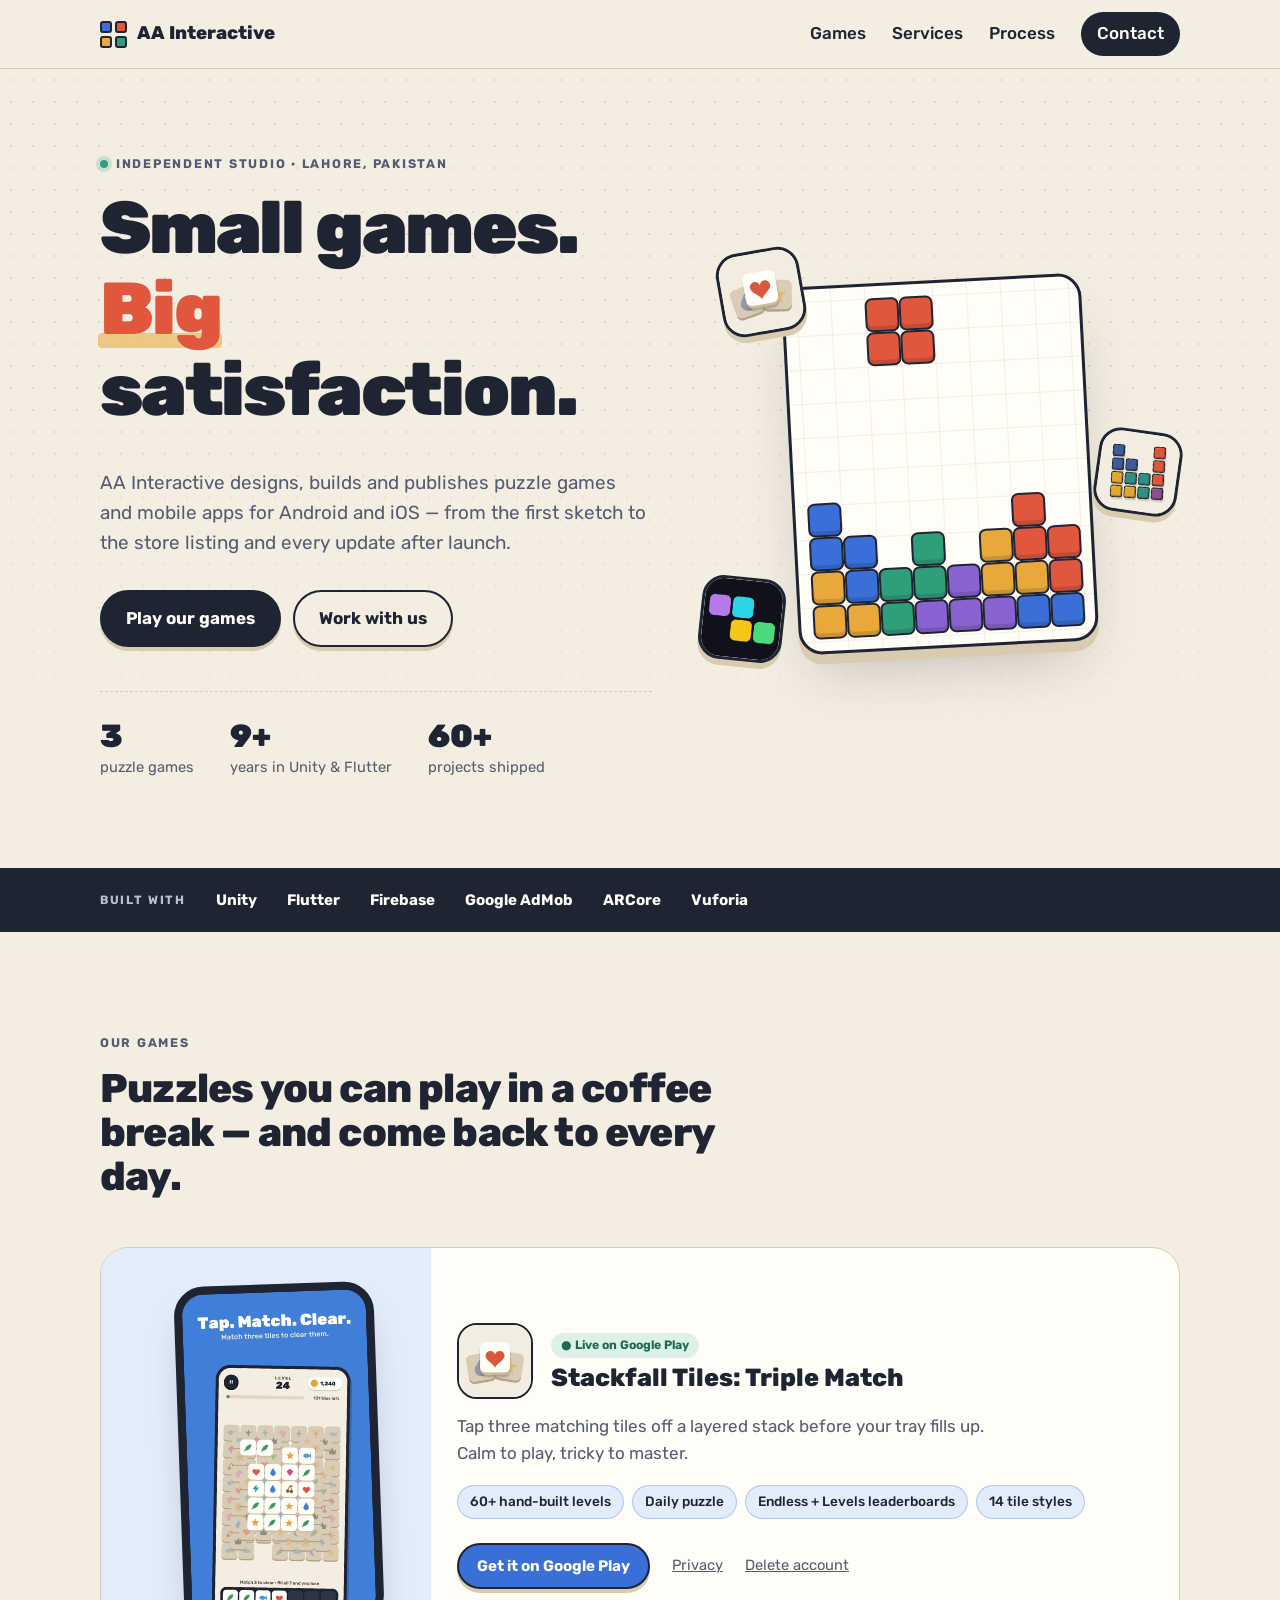
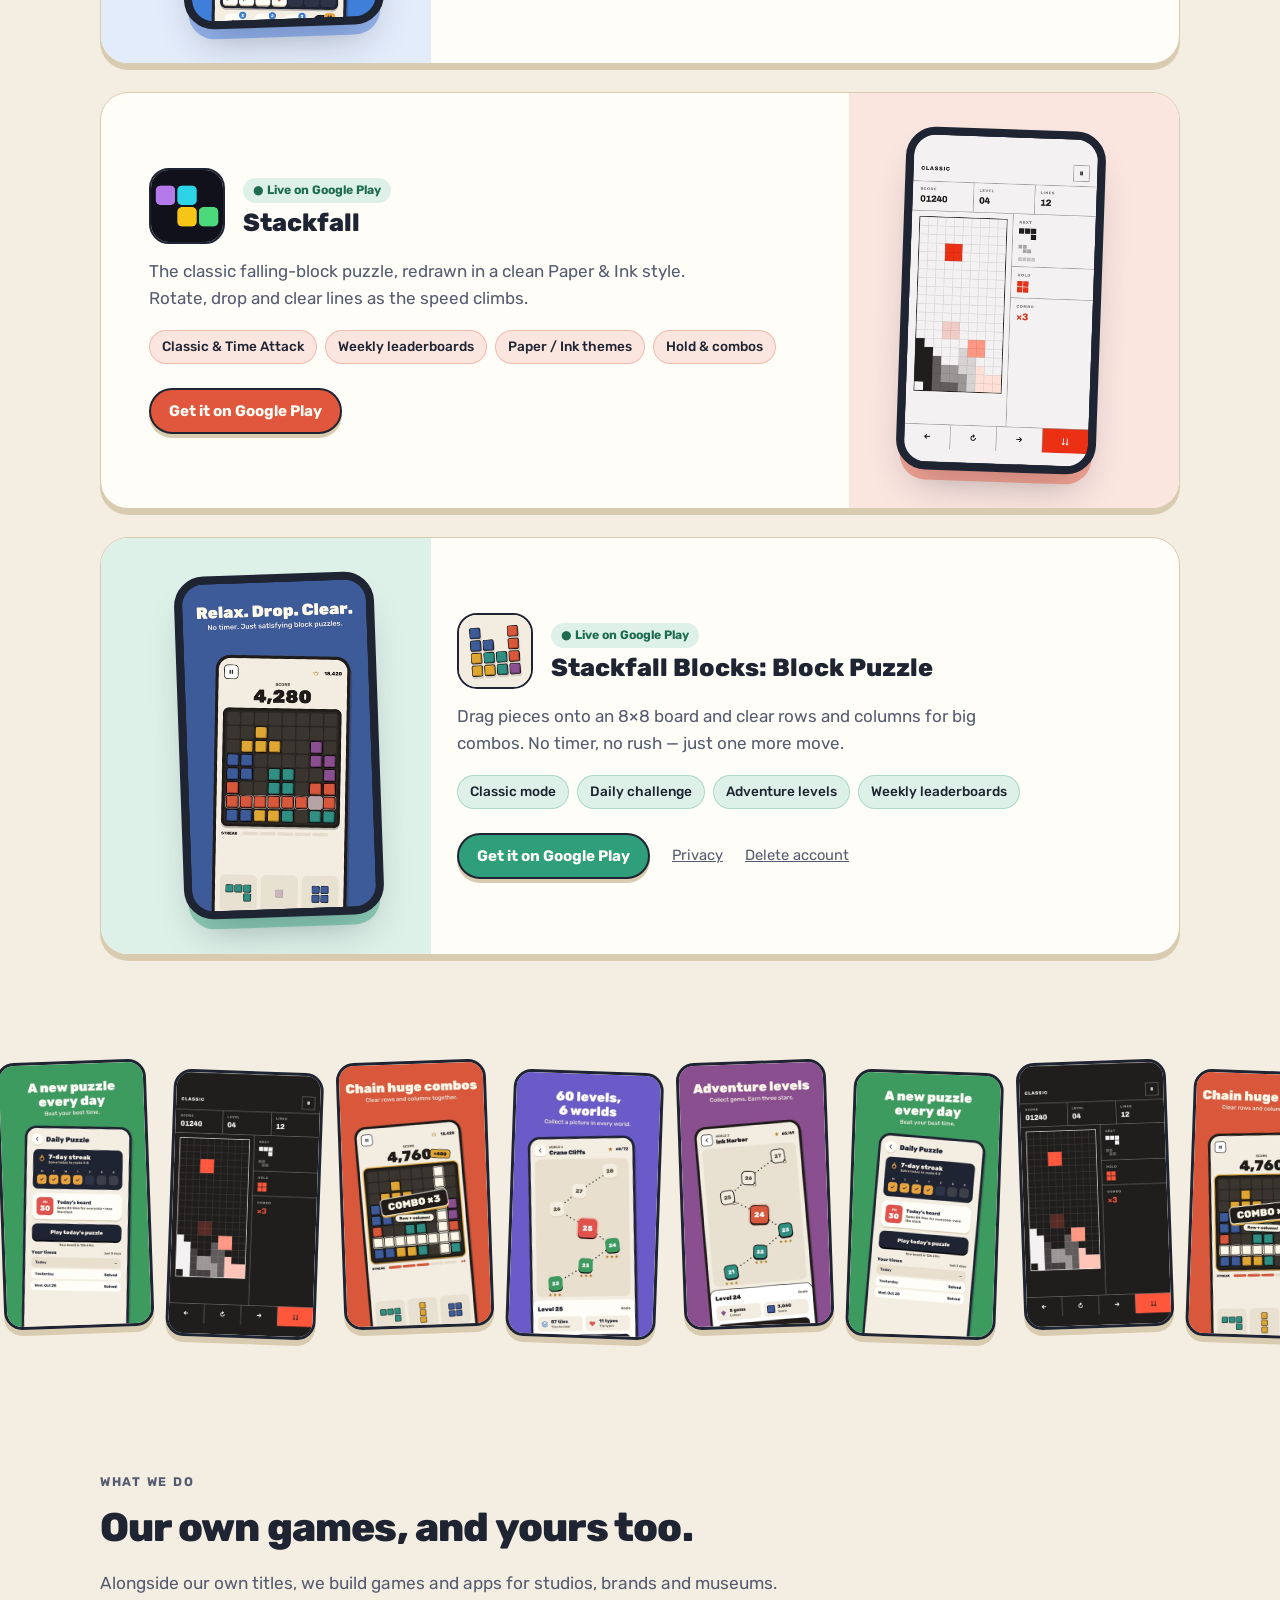
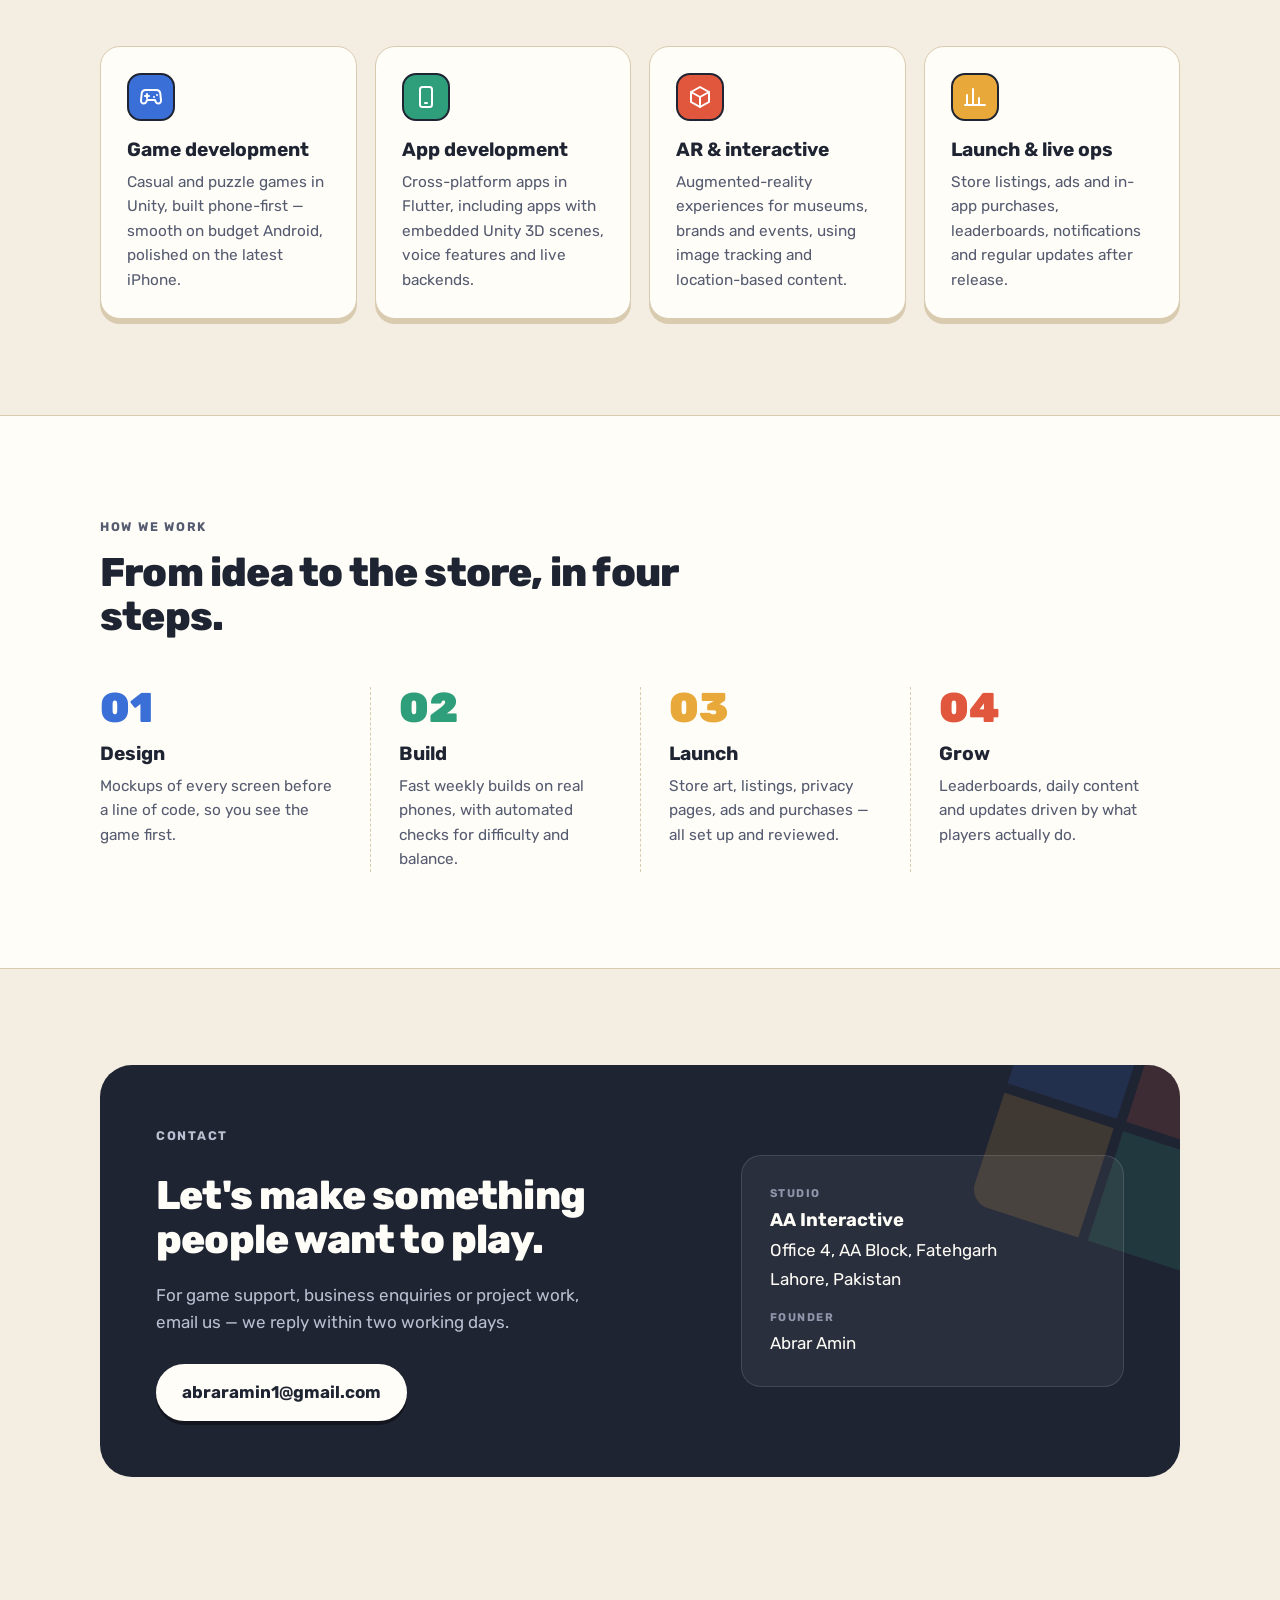
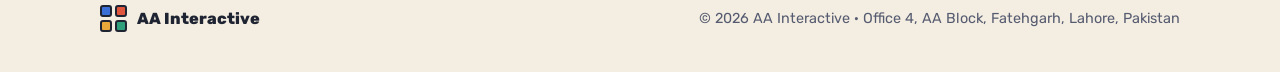
==== commit 1418864d: "Stackfall Blocks is live on Google Play; Tiles Levels leaderboard" ====
--- a/index.html
+++ b/index.html
@@ -115,7 +115,7 @@
             </div>
             <p>Tap three matching tiles off a layered stack before your tray fills up. Calm to play, tricky to master.</p>
             <ul class="chips">
-              <li>60+ hand-built levels</li><li>Daily puzzle</li><li>Endless + leaderboard</li><li>14 tile styles</li>
+              <li>60+ hand-built levels</li><li>Daily puzzle</li><li>Endless + Levels leaderboards</li><li>14 tile styles</li>
             </ul>
             <div class="links">
               <a class="btn small" href="https://play.google.com/store/apps/details?id=com.stackfall.tiles" rel="noopener">Get it on Google Play</a>
@@ -151,7 +151,7 @@
             <div class="game-head">
               <img class="icon" src="assets/icon-blocks.png" alt="">
               <div>
-                <span class="tag soon">● Coming soon</span>
+                <span class="tag live">● Live on Google Play</span>
                 <h3>Stackfall Blocks: Block Puzzle</h3>
               </div>
             </div>
@@ -160,6 +160,7 @@
               <li>Classic mode</li><li>Daily challenge</li><li>Adventure levels</li><li>Weekly leaderboards</li>
             </ul>
             <div class="links">
+              <a class="btn small" href="https://play.google.com/store/apps/details?id=com.stackfall.blocks" rel="noopener">Get it on Google Play</a>
               <a href="https://abraramin1213.github.io/stackfall-blocks/privacy.html">Privacy</a>
               <a href="https://abraramin1213.github.io/stackfall-blocks/delete-account.html">Delete account</a>
             </div>
